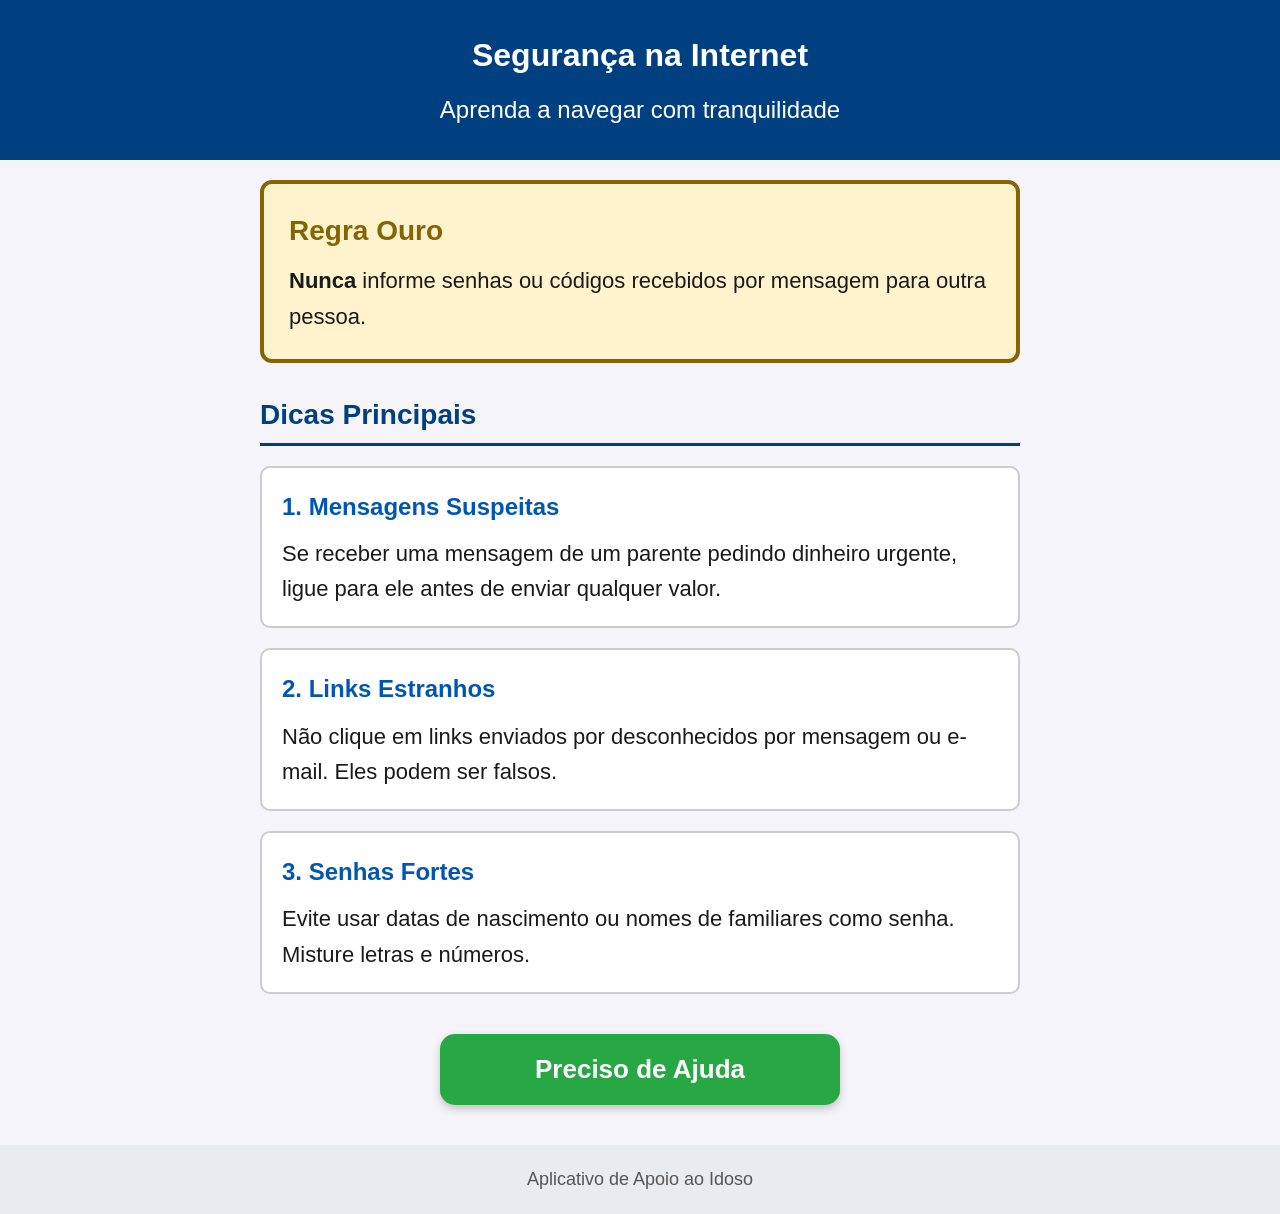
==== index.html @ 5dd5a962 "Add files via upload" ====
<!DOCTYPE html>
<html lang="pt-BR">
<head>
    <meta charset="UTF-8">
    <meta name="viewport" content="width=device-width, initial-scale=1.0">
    <title>Guia de Segurança Digital</title>
    <link rel="stylesheet" href="style.css">
</head>
<body>

    <header class="cabecalho">
        <h1>Segurança na Internet</h1>
        <p>Aprenda a navegar com tranquilidade</p>
    </header>

    <main class="conteudo">

        <section class="cartao-alerta">
            <h2> Regra Ouro</h2>
            <p><strong>Nunca</strong> informe senhas ou códigos recebidos por mensagem para outra pessoa.</p>
        </section>

        <section class="secao-dicas">
            <h2>Dicas Principais</h2>

            <article class="item-dica">
                <h3>1. Mensagens Suspeitas</h3>
                <p>Se receber uma mensagem de um parente pedindo dinheiro urgente, ligue para ele antes de enviar qualquer valor.</p>
            </article>

            <article class="item-dica">
                <h3>2. Links Estranhos</h3>
                <p>Não clique em links enviados por desconhecidos por mensagem ou e-mail. Eles podem ser falsos.</p>
            </article>

            <article class="item-dica">
                <h3>3. Senhas Fortes</h3>
                <p>Evite usar datas de nascimento ou nomes de familiares como senha. Misture letras e números.</p>
            </article>
        </section>

        <div class="area-ajuda">
            <button class="botao-ajuda" onclick="alert('Ligue para um familiar de confiança ou procure uma agência do seu banco para tirar dúvidas.')">
                 Preciso de Ajuda
            </button>
        </div>

    </main>

    <footer class="rodape">
        <p>Aplicativo de Apoio ao Idoso</p>
    </footer>

</body>
</html>
---- style.css ----
/* Configurações Globais de Acessibilidade */
* {
    box-sizing: border-box;
    margin: 0;
    padding: 0;
}

body {
    font-family: Arial, Helvetica, sans-serif;
    font-size: 22px; /* Fonte maior para facilitar a leitura */
    line-height: 1.6;
    background-color: #F4F4F9;
    color: #1A1A1A; /* Alto contraste com o fundo */
}

/* Cabeçalho */
.cabecalho {
    background-color: #004080; /* Azul escuro legível */
    color: #FFFFFF;
    text-align: center;
    padding: 30px 20px;
}

.cabecalho h1 {
    font-size: 32px;
    margin-bottom: 10px;
}

.cabecalho p {
    font-size: 24px;
}

/* Conteúdo Principal */
.conteudo {
    max-width: 800px;
    margin: 20px auto;
    padding: 0 20px;
}

/* Cartão de Destaque / Alerta */
.cartao-alerta {
    background-color: #FFF3CD;
    border: 4px solid #856404;
    border-radius: 12px;
    padding: 25px;
    margin-bottom: 30px;
}

.cartao-alerta h2 {
    color: #856404;
    font-size: 28px;
    margin-bottom: 10px;
}

/* Seção de Dicas */
.secao-dicas h2 {
    font-size: 28px;
    color: #004080;
    margin-bottom: 20px;
    border-bottom: 3px solid #004080;
    padding-bottom: 5px;
}

.item-dica {
    background-color: #FFFFFF;
    border: 2px solid #CCCCCC;
    border-radius: 10px;
    padding: 20px;
    margin-bottom: 20px;
}

.item-dica h3 {
    color: #0056B3;
    font-size: 24px;
    margin-bottom: 10px;
}

/* Botão de Ajuda */
.area-ajuda {
    text-align: center;
    margin: 40px 0;
}

.botao-ajuda {
    background-color: #28A745; /* Verde de fácil identificação */
    color: #FFFFFF;
    font-size: 26px;
    font-weight: bold;
    padding: 20px 40px;
    border: none;
    border-radius: 15px;
    cursor: pointer;
    width: 100%;
    max-width: 400px;
    box-shadow: 0 4px 8px rgba(0,0,0,0.2);
}

.botao-ajuda:hover {
    background-color: #218838;
}

/* Rodapé */
.rodape {
    text-align: center;
    padding: 20px;
    background-color: #E9ECEF;
    color: #555555;
    font-size: 18px;
    margin-top: 40px;
}
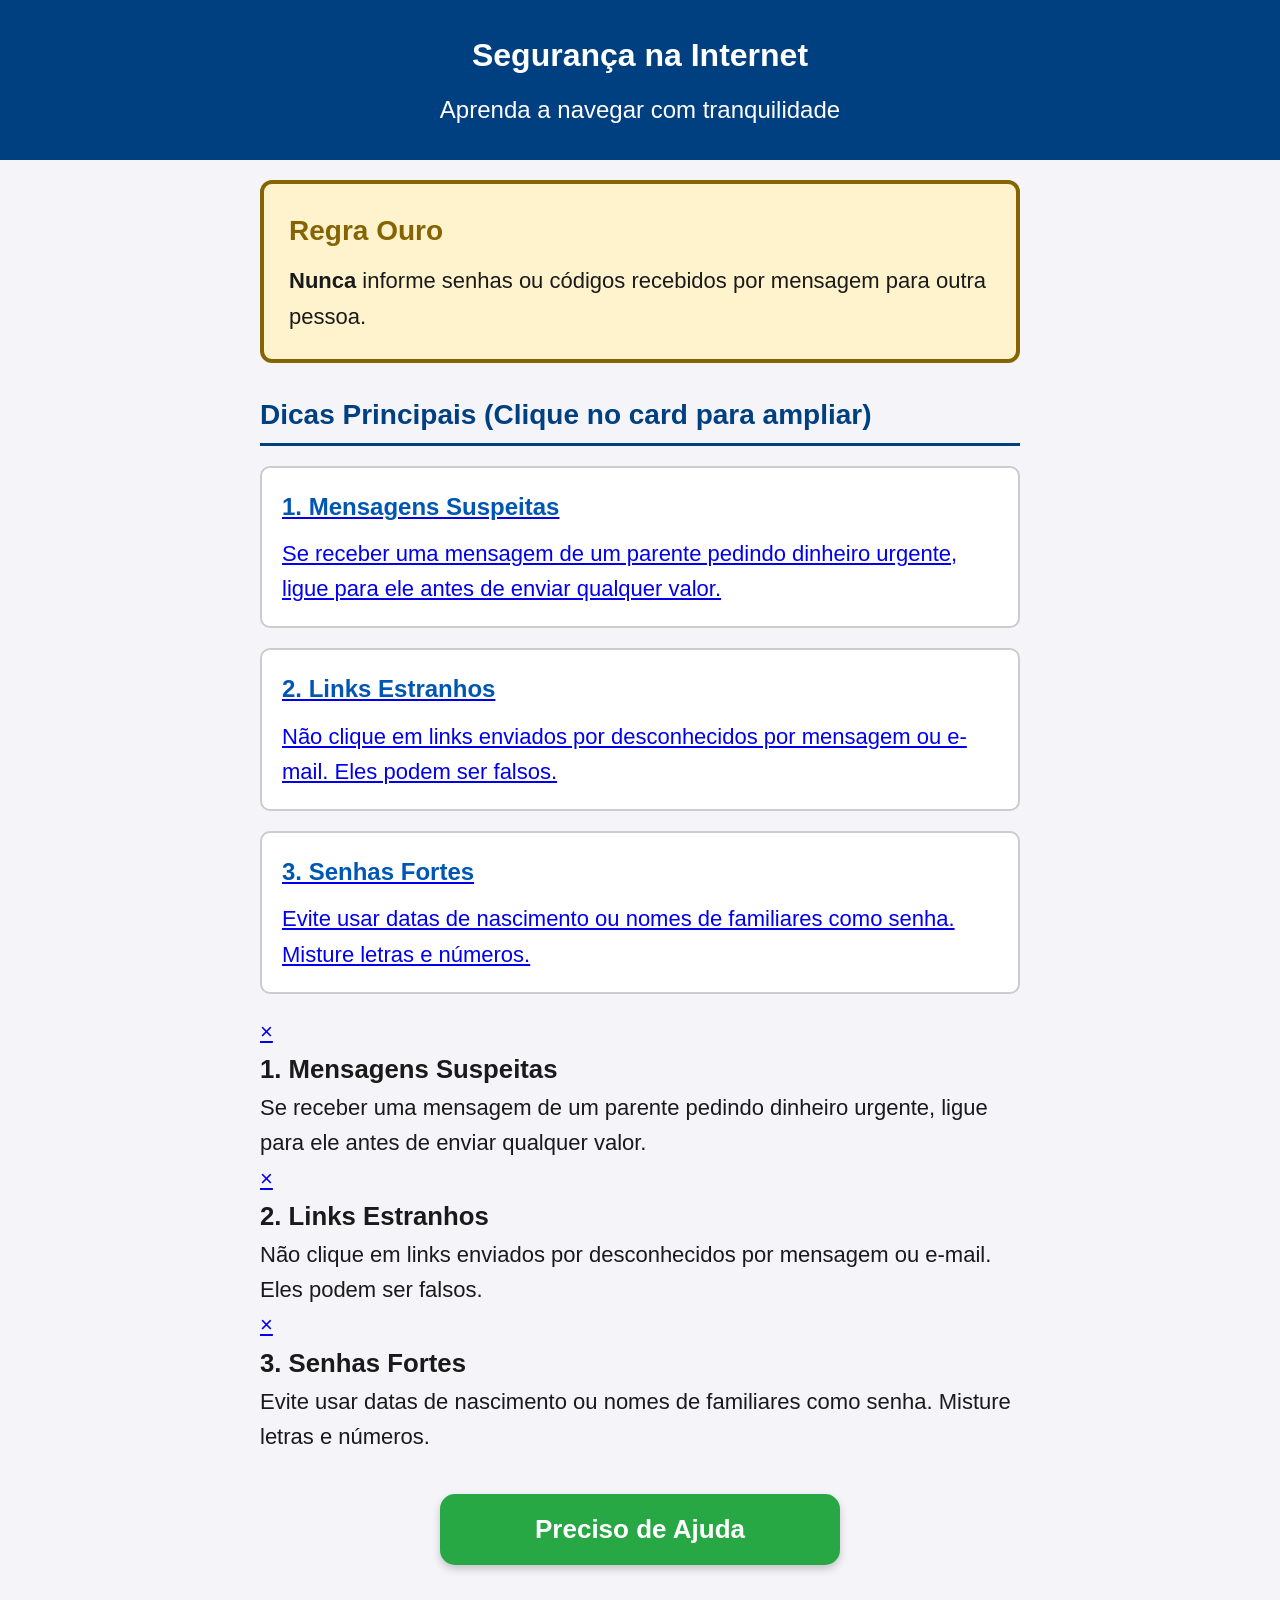
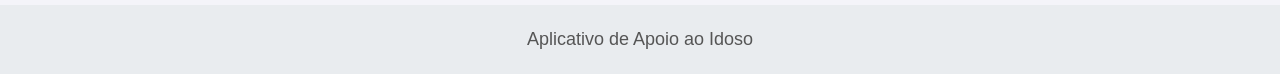
==== commit a0316353: "Update index.html" ====
--- a/index.html
+++ b/index.html
@@ -21,22 +21,60 @@
         </section>
 
         <section class="secao-dicas">
-            <h2>Dicas Principais</h2>
+            <h2>Dicas Principais (Clique no card para ampliar)</h2>
 
-            <article class="item-dica">
-                <h3>1. Mensagens Suspeitas</h3>
-                <p>Se receber uma mensagem de um parente pedindo dinheiro urgente, ligue para ele antes de enviar qualquer valor.</p>
-            </article>
+            <!-- Card 1 -->
+            <a href="#dica1" class="item-dica-link">
+                <article class="item-dica">
+                    <h3>1. Mensagens Suspeitas</h3>
+                    <p>Se receber uma mensagem de um parente pedindo dinheiro urgente, ligue para ele antes de enviar qualquer valor.</p>
+                </article>
+            </a>
 
-            <article class="item-dica">
-                <h3>2. Links Estranhos</h3>
-                <p>Não clique em links enviados por desconhecidos por mensagem ou e-mail. Eles podem ser falsos.</p>
-            </article>
+            <!-- Card 2 -->
+            <a href="#dica2" class="item-dica-link">
+                <article class="item-dica">
+                    <h3>2. Links Estranhos</h3>
+                    <p>Não clique em links enviados por desconhecidos por mensagem ou e-mail. Eles podem ser falsos.</p>
+                </article>
+            </a>
 
-            <article class="item-dica">
-                <h3>3. Senhas Fortes</h3>
-                <p>Evite usar datas de nascimento ou nomes de familiares como senha. Misture letras e números.</p>
-            </article>
+            <!-- Card 3 -->
+            <a href="#dica3" class="item-dica-link">
+                <article class="item-dica">
+                    <h3>3. Senhas Fortes</h3>
+                    <p>Evite usar datas de nascimento ou nomes de familiares como senha. Misture letras e números.</p>
+                </article>
+            </a>
+
+            <!-- MODAIS (Surgem ao clicar nos cards) -->
+            <div id="dica1" class="modal-overlay">
+                <a href="#" class="modal-bg"></a>
+                <div class="modal-conteudo">
+                    <a href="#" class="fechar-modal">&times;</a>
+                    <h3>1. Mensagens Suspeitas</h3>
+                    <p>Se receber uma mensagem de um parente pedindo dinheiro urgente, ligue para ele antes de enviar qualquer valor.</p>
+                </div>
+            </div>
+
+            <div id="dica2" class="modal-overlay">
+                <a href="#" class="modal-bg"></a>
+                <div class="modal-conteudo">
+                    <a href="#" class="fechar-modal">&times;</a>
+                    <h3>2. Links Estranhos</h3>
+                    <p>Não clique em links enviados por desconhecidos por mensagem ou e-mail. Eles podem ser falsos.</p>
+                </div>
+            </div>
+
+            <div id="dica3" class="modal-overlay">
+                <a href="#" class="modal-bg"></a>
+                <div class="modal-conteudo">
+                    <a href="#" class="fechar-modal">&times;</a>
+                    <h3>3. Senhas Fortes</h3>
+                    <p>Evite usar datas de nascimento ou nomes de familiares como senha. Misture letras e números.</p>
+                </div>
+            </div>
+
         </section>
 
         <div class="area-ajuda">
@@ -52,4 +90,4 @@
     </footer>
 
 </body>
-</html>+</html>
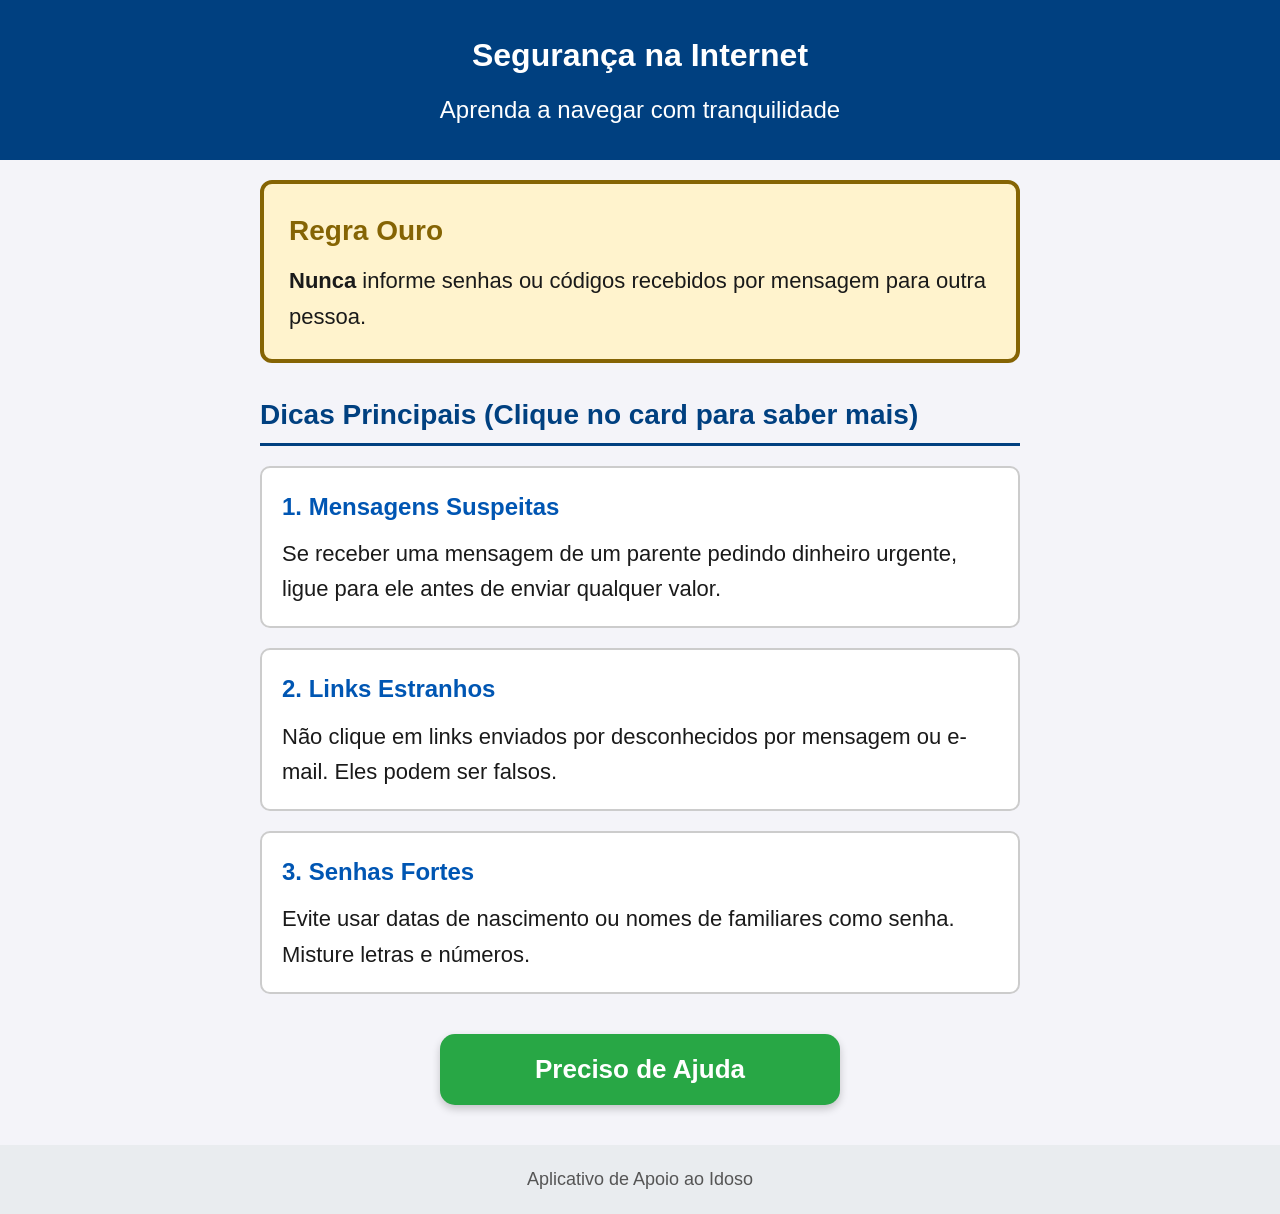
==== commit 1324aa0e: "Update index.html" ====
--- a/index.html
+++ b/index.html
@@ -16,70 +16,69 @@
     <main class="conteudo">
 
         <section class="cartao-alerta">
-            <h2> Regra Ouro</h2>
+            <h2>Regra Ouro</h2>
             <p><strong>Nunca</strong> informe senhas ou códigos recebidos por mensagem para outra pessoa.</p>
         </section>
 
         <section class="secao-dicas">
-            <h2>Dicas Principais (Clique no card para ampliar)</h2>
+            <h2>Dicas Principais (Clique no card para saber mais)</h2>
 
             <!-- Card 1 -->
-            <a href="#dica1" class="item-dica-link">
+            <a href="mensagens-suspeitas.html" class="item-dica-link">
                 <article class="item-dica">
-                    <h3>1. Mensagens Suspeitas</h3>
-                    <p>Se receber uma mensagem de um parente pedindo dinheiro urgente, ligue para ele antes de enviar qualquer valor.</p>
+                    <div class="cena-3d">
+                        <div class="cubo-3d">
+                            <div class="face frente"></div>
+                            <div class="face tras"></div>
+                            <div class="face esquerda"></div>
+                            <div class="face direita"></div>
+                            <div class="face topo"></div>
+                            <div class="face base"></div>
+                        </div>
+                    </div>
+                    <div class="info-card">
+                        <h3>1. Mensagens Suspeitas</h3>
+                        <p>Se receber uma mensagem de um parente pedindo dinheiro urgente, ligue para ele antes de enviar qualquer valor.</p>
+                    </div>
                 </article>
             </a>
 
             <!-- Card 2 -->
-            <a href="#dica2" class="item-dica-link">
+            <a href="links-estranhos.html" class="item-dica-link">
                 <article class="item-dica">
-                    <h3>2. Links Estranhos</h3>
-                    <p>Não clique em links enviados por desconhecidos por mensagem ou e-mail. Eles podem ser falsos.</p>
+                    <div class="cena-3d">
+                        <div class="piramide-3d">
+                            <div class="p-face p-frente"></div>
+                            <div class="p-face p-tras"></div>
+                            <div class="p-face p-esquerda"></div>
+                            <div class="p-face p-direita"></div>
+                        </div>
+                    </div>
+                    <div class="info-card">
+                        <h3>2. Links Estranhos</h3>
+                        <p>Não clique em links enviados por desconhecidos por mensagem ou e-mail. Eles podem ser falsos.</p>
+                    </div>
                 </article>
             </a>
 
             <!-- Card 3 -->
-            <a href="#dica3" class="item-dica-link">
+            <a href="senhas-fortes.html" class="item-dica-link">
                 <article class="item-dica">
-                    <h3>3. Senhas Fortes</h3>
-                    <p>Evite usar datas de nascimento ou nomes de familiares como senha. Misture letras e números.</p>
+                    <div class="cena-3d">
+                        <div class="esfera-3d"></div>
+                    </div>
+                    <div class="info-card">
+                        <h3>3. Senhas Fortes</h3>
+                        <p>Evite usar datas de nascimento ou nomes de familiares como senha. Misture letras e números.</p>
+                    </div>
                 </article>
             </a>
-
-            <!-- MODAIS (Surgem ao clicar nos cards) -->
-            <div id="dica1" class="modal-overlay">
-                <a href="#" class="modal-bg"></a>
-                <div class="modal-conteudo">
-                    <a href="#" class="fechar-modal">&times;</a>
-                    <h3>1. Mensagens Suspeitas</h3>
-                    <p>Se receber uma mensagem de um parente pedindo dinheiro urgente, ligue para ele antes de enviar qualquer valor.</p>
-                </div>
-            </div>
-
-            <div id="dica2" class="modal-overlay">
-                <a href="#" class="modal-bg"></a>
-                <div class="modal-conteudo">
-                    <a href="#" class="fechar-modal">&times;</a>
-                    <h3>2. Links Estranhos</h3>
-                    <p>Não clique em links enviados por desconhecidos por mensagem ou e-mail. Eles podem ser falsos.</p>
-                </div>
-            </div>
-
-            <div id="dica3" class="modal-overlay">
-                <a href="#" class="modal-bg"></a>
-                <div class="modal-conteudo">
-                    <a href="#" class="fechar-modal">&times;</a>
-                    <h3>3. Senhas Fortes</h3>
-                    <p>Evite usar datas de nascimento ou nomes de familiares como senha. Misture letras e números.</p>
-                </div>
-            </div>
 
         </section>
 
         <div class="area-ajuda">
             <button class="botao-ajuda" onclick="alert('Ligue para um familiar de confiança ou procure uma agência do seu banco para tirar dúvidas.')">
-                 Preciso de Ajuda
+                Preciso de Ajuda
             </button>
         </div>
 
--- a/style.css
+++ b/style.css
@@ -7,15 +7,15 @@
 
 body {
     font-family: Arial, Helvetica, sans-serif;
-    font-size: 22px; /* Fonte maior para facilitar a leitura */
+    font-size: 22px;
     line-height: 1.6;
     background-color: #F4F4F9;
-    color: #1A1A1A; /* Alto contraste com o fundo */
+    color: #1A1A1A;
 }
 
 /* Cabeçalho */
 .cabecalho {
-    background-color: #004080; /* Azul escuro legível */
+    background-color: #004080;
     color: #FFFFFF;
     text-align: center;
     padding: 30px 20px;
@@ -61,12 +61,28 @@
     padding-bottom: 5px;
 }
 
+/* Links dos Cards */
+.item-dica-link {
+    text-decoration: none;
+    color: inherit;
+    display: block;
+    margin-bottom: 20px;
+}
+
+/* Estilo Base dos Cards */
 .item-dica {
     background-color: #FFFFFF;
     border: 2px solid #CCCCCC;
     border-radius: 10px;
     padding: 20px;
-    margin-bottom: 20px;
+    transition: transform 0.2s, box-shadow 0.2s, border-color 0.2s;
+    cursor: pointer;
+}
+
+.item-dica:hover {
+    transform: translateY(-3px);
+    border-color: #0056B3;
+    box-shadow: 0 6px 12px rgba(0,0,0,0.15);
 }
 
 .item-dica h3 {
@@ -75,6 +91,81 @@
     margin-bottom: 10px;
 }
 
+/* --- EFEITO MODAL COM CSS (:target) --- */
+
+/* Fundo Escuro do Modal (Invisível por padrão) */
+.modal-overlay {
+    position: fixed;
+    top: 0;
+    left: 0;
+    width: 100vw;
+    height: 100vh;
+    display: flex;
+    justify-content: center;
+    align-items: center;
+    opacity: 0;
+    pointer-events: none;
+    transition: opacity 0.3s ease;
+    z-index: 1000;
+}
+
+/* Camada que escurece a tela */
+.modal-bg {
+    position: absolute;
+    top: 0;
+    left: 0;
+    width: 100%;
+    height: 100%;
+    background-color: rgba(0, 0, 0, 0.75);
+    backdrop-filter: blur(4px);
+}
+
+/* Conteúdo do Card em Destaque */
+.modal-conteudo {
+    position: relative;
+    background-color: #FFFFFF;
+    border: 4px solid #0056B3;
+    border-radius: 16px;
+    padding: 40px 30px;
+    max-width: 600px;
+    width: 90%;
+    box-shadow: 0px 10px 30px rgba(0,0,0,0.5);
+    z-index: 1001;
+    transform: scale(0.8);
+    transition: transform 0.3s ease;
+}
+
+.modal-conteudo h3 {
+    color: #0056B3;
+    font-size: 28px;
+    margin-bottom: 15px;
+}
+
+/* Botão de Fechar (X) */
+.fechar-modal {
+    position: absolute;
+    top: 10px;
+    right: 20px;
+    font-size: 36px;
+    text-decoration: none;
+    color: #555;
+    font-weight: bold;
+}
+
+.fechar-modal:hover {
+    color: #000;
+}
+
+/* QUANDO O CARD É CLICADO (:target ativado) */
+.modal-overlay:target {
+    opacity: 1;
+    pointer-events: auto;
+}
+
+.modal-overlay:target .modal-conteudo {
+    transform: scale(1);
+}
+
 /* Botão de Ajuda */
 .area-ajuda {
     text-align: center;
@@ -82,7 +173,7 @@
 }
 
 .botao-ajuda {
-    background-color: #28A745; /* Verde de fácil identificação */
+    background-color: #28A745;
     color: #FFFFFF;
     font-size: 26px;
     font-weight: bold;
@@ -107,4 +198,4 @@
     color: #555555;
     font-size: 18px;
     margin-top: 40px;
-}+}
